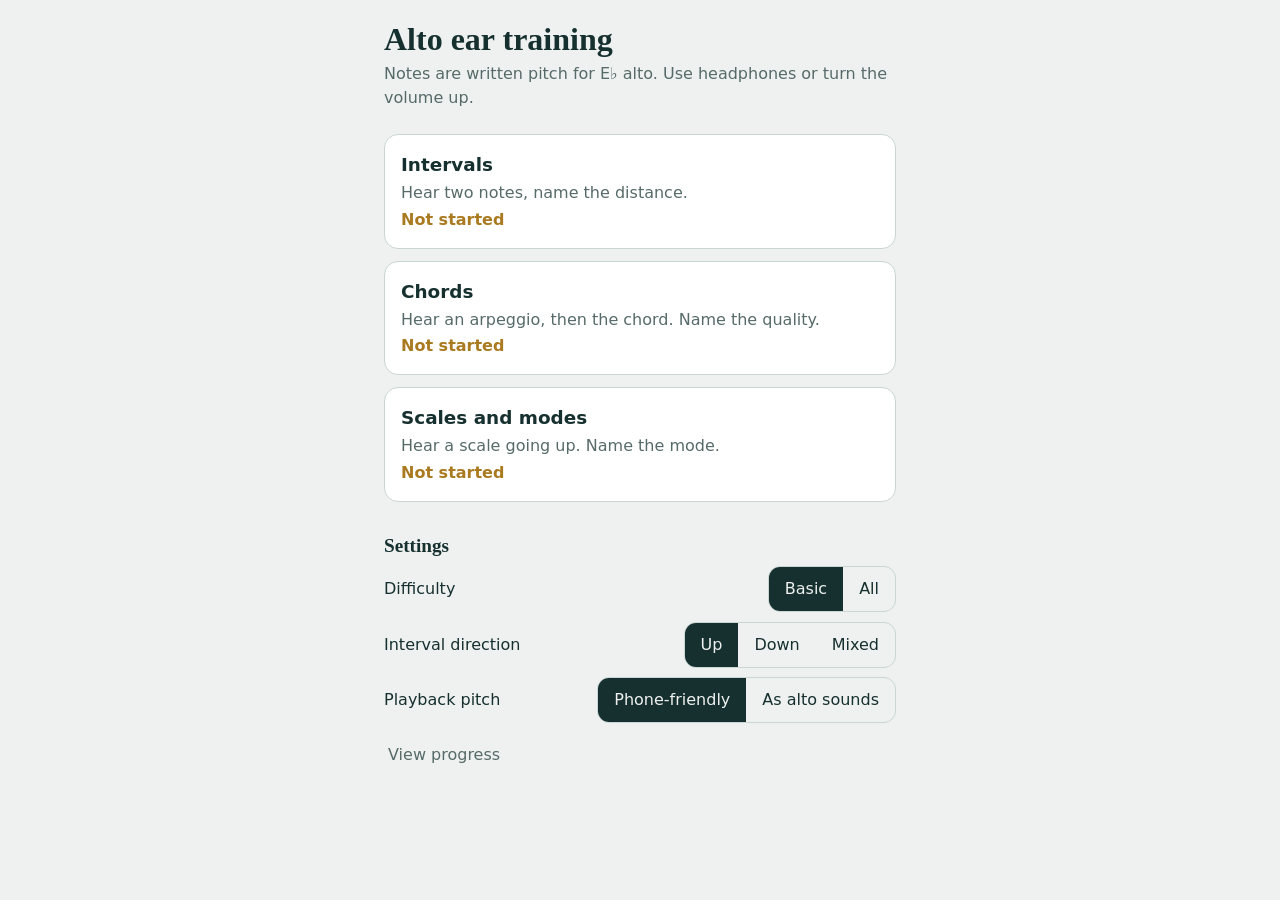
==== ear-training/index.html @ a3f84454 "feat: ear training" ====
<!doctype html>
<html lang="en">
<head>
<meta charset="utf-8">
<meta name="viewport" content="width=device-width, initial-scale=1, viewport-fit=cover">
<title>Alto Ear Training</title>
<link rel="manifest" href="manifest.webmanifest">
<link rel="apple-touch-icon" href="icon-192.png">
<meta name="theme-color" content="#1f3b3a">
<meta name="mobile-web-app-capable" content="yes">
<meta name="apple-mobile-web-app-capable" content="yes">
<meta name="apple-mobile-web-app-title" content="Ear Training">
<style>
:root{--bg:#eef1ef;--ink:#16302f;--mute:#566b69;--line:#c9d6d2;--card:#fff;--brass:#a97a1f;--on-brass:#fff;--ok:#2b7a54;--bad:#b3402f;color-scheme:light}
@media (prefers-color-scheme:dark){:root{--bg:#101c1b;--ink:#e6efec;--mute:#93a9a5;--line:#294341;--card:#172928;--brass:#d6a54a;--on-brass:#1a1405;--ok:#5cc08c;--bad:#ef8a76;color-scheme:dark}}
*{box-sizing:border-box}
html,body{margin:0;background:var(--bg);color:var(--ink);font:16px/1.5 system-ui,-apple-system,"Segoe UI",Roboto,sans-serif}
body{padding:env(safe-area-inset-top) env(safe-area-inset-right) env(safe-area-inset-bottom) env(safe-area-inset-left)}
main{max-width:34rem;margin:0 auto;padding:1.25rem 1rem 3rem}
h1,h2{font-family:"Iowan Old Style","Palatino Linotype",Palatino,Georgia,serif;font-weight:600;line-height:1.2;margin:0}
h1{font-size:2rem}h2{font-size:1.2rem;margin:2rem 0 .5rem}
.sub{color:var(--mute);margin:.25rem 0 1.5rem}
button{font:inherit;color:inherit;cursor:pointer;min-height:48px;border-radius:12px;border:1.5px solid var(--line);background:transparent;padding:.5rem 1rem}
button:focus-visible{outline:3px solid var(--brass);outline-offset:2px}
.drills{display:grid;gap:.75rem}
.drill{display:grid;gap:.15rem;text-align:left;padding:1rem;border-radius:14px;background:var(--card);border-color:var(--line)}
.drill strong{font-size:1.15rem}.drill span{color:var(--mute)}.drill em{font-style:normal;color:var(--brass);font-weight:600}
.row{display:flex;justify-content:space-between;align-items:center;gap:.75rem;margin:.6rem 0;flex-wrap:wrap}
.seg{display:flex;border:1.5px solid var(--line);border-radius:12px;overflow:hidden}
.seg button{border:0;border-radius:0;min-height:44px}
.seg button[aria-pressed=true]{background:var(--ink);color:var(--bg)}
.link{border:0;padding:.5rem .25rem;color:var(--mute);min-height:44px}
.bar{display:flex;justify-content:space-between;align-items:center;color:var(--mute)}
.play{display:block;margin:1.5rem auto 1rem;width:7.5rem;height:7.5rem;border-radius:50%;border:0;background:var(--brass);color:var(--on-brass);font-size:2.6rem;padding:0 0 0 .4rem;box-shadow:0 0 0 8px color-mix(in srgb,var(--brass) 22%,transparent)}
.play:active{transform:scale(.96)}
.prompt{text-align:center;color:var(--mute);margin:0 0 1rem}
.grid{display:grid;grid-template-columns:1fr 1fr;gap:.6rem}
.ans{background:var(--card);font-weight:500}
.ans.ok{background:var(--ok);border-color:var(--ok);color:#fff}
.ans.bad{background:var(--bad);border-color:var(--bad);color:#fff}
.fb{min-height:3.5rem;margin:1rem 0 .5rem;text-align:center}
.fb b{font-family:Georgia,serif;font-size:1.15rem}
.fb small{display:block;color:var(--mute)}
.next{width:100%;background:var(--ink);color:var(--bg);border-color:var(--ink);font-weight:600}
.stat{display:grid;grid-template-columns:8.5rem 1fr 3.5rem;gap:.6rem;align-items:center;margin:.35rem 0;font-size:.95rem}
.meter{height:.6rem;border-radius:.3rem;background:var(--line);overflow:hidden}
.meter i{display:block;height:100%;background:var(--brass)}
.stat span:last-child{text-align:right;color:var(--mute)}
@media (prefers-reduced-motion:reduce){*{transition:none!important}}
</style>
</head>
<body>
<main id="app"></main>
<script>
const NAMES=['C','D♭','D','E♭','E','F','F♯','G','A♭','A','B♭','B'];
const LO=58,HI=90,OFF=9; // written alto range B♭3–F♯6; sounds a major 6th lower
const nm=m=>NAMES[((m%12)+12)%12]+(Math.floor(m/12)-1);

const DR={
 intervals:{title:'Intervals',hint:'Hear two notes, name the distance.',q:'What interval did you hear?',items:[
  {id:'m2',l:'Minor 2nd',o:[0,1]},{id:'M2',l:'Major 2nd',o:[0,2]},{id:'m3',l:'Minor 3rd',o:[0,3],b:1},{id:'M3',l:'Major 3rd',o:[0,4],b:1},
  {id:'P4',l:'Perfect 4th',o:[0,5],b:1},{id:'TT',l:'Tritone',o:[0,6]},{id:'P5',l:'Perfect 5th',o:[0,7],b:1},{id:'m6',l:'Minor 6th',o:[0,8]},
  {id:'M6',l:'Major 6th',o:[0,9]},{id:'m7',l:'Minor 7th',o:[0,10]},{id:'M7',l:'Major 7th',o:[0,11]},{id:'P8',l:'Octave',o:[0,12],b:1}]},
 chords:{title:'Chords',hint:'Hear an arpeggio, then the chord. Name the quality.',q:'What chord quality is this?',items:[
  {id:'maj',l:'Major',o:[0,4,7],b:1},{id:'min',l:'Minor',o:[0,3,7],b:1},{id:'dim',l:'Diminished',o:[0,3,6],b:1},{id:'aug',l:'Augmented',o:[0,4,8],b:1},
  {id:'dom7',l:'Dominant 7th',o:[0,4,7,10]},{id:'maj7',l:'Major 7th',o:[0,4,7,11]},{id:'min7',l:'Minor 7th',o:[0,3,7,10]},{id:'hdim',l:'Half-diminished',o:[0,3,6,10]}]},
 scales:{title:'Scales and modes',hint:'Hear a scale going up. Name the mode.',q:'Which scale is this?',items:[
  {id:'ion',l:'Major',o:[0,2,4,5,7,9,11,12],b:1},{id:'aeo',l:'Natural minor',o:[0,2,3,5,7,8,10,12],b:1},
  {id:'dor',l:'Dorian',o:[0,2,3,5,7,9,10,12],b:1},{id:'mix',l:'Mixolydian',o:[0,2,4,5,7,9,10,12],b:1},
  {id:'lyd',l:'Lydian',o:[0,2,4,6,7,9,11,12]},{id:'phr',l:'Phrygian',o:[0,1,3,5,7,8,10,12]},
  {id:'hm',l:'Harmonic minor',o:[0,2,3,5,7,8,11,12]},{id:'mm',l:'Melodic minor',o:[0,2,3,5,7,9,11,12]}]}
};

const load=(k,d)=>{try{return Object.assign(d,JSON.parse(localStorage.getItem(k))||{})}catch(e){return d}};
const save=(k,v)=>{try{localStorage.setItem(k,JSON.stringify(v))}catch(e){}};
let S=load('alto-settings',{level:'basic',dir:'up',oct:12});
let ST=load('alto-stats',{});
let view='home',drill=null,Q=null,sess={c:0,n:0};

/* ---------- sound ---------- */
let ctx,master;
function voice(m,t,d,v){
 const f=440*2**((m-69)/12),g=ctx.createGain(),lp=ctx.createBiquadFilter();
 lp.type='lowpass';lp.Q.value=1.5;
 lp.frequency.setValueAtTime(f*2,t);lp.frequency.linearRampToValueAtTime(f*5,t+.07);lp.frequency.linearRampToValueAtTime(f*3,t+d);
 g.gain.setValueAtTime(.0001,t);g.gain.linearRampToValueAtTime(v,t+.04);g.gain.setValueAtTime(v,t+d-.12);g.gain.linearRampToValueAtTime(.0001,t+d);
 lp.connect(g);g.connect(master);
 const lfo=ctx.createOscillator(),lg=ctx.createGain();lfo.frequency.value=5.2;lg.gain.value=7;lfo.connect(lg);
 [['sawtooth',0,1],['square',5,.35]].forEach(([ty,dt,a])=>{
  const o=ctx.createOscillator(),og=ctx.createGain();o.type=ty;o.frequency.value=f;o.detune.value=dt;og.gain.value=a;
  lg.connect(o.detune);o.connect(og);og.connect(lp);o.start(t);o.stop(t+d+.05)});
 lfo.start(t);lfo.stop(t+d+.05);
}
function play(ev){
 ctx=ctx||new (window.AudioContext||window.webkitAudioContext)();
 if(ctx.state==='suspended')ctx.resume();
 if(master){const old=master;old.gain.setTargetAtTime(0,ctx.currentTime,.03);setTimeout(()=>old.disconnect(),400)}
 master=ctx.createGain();master.gain.value=.5;master.connect(ctx.destination);
 const t0=ctx.currentTime+.05;
 ev.forEach(e=>e.n.forEach(m=>voice(m-OFF+S.oct,t0+e.t,e.d,e.n.length>1?.28:.6)));
}

/* ---------- questions ---------- */
const pool=d=>DR[d].items.filter(i=>S.level==='all'||i.b);
function choose(d){
 const p=pool(d),w=p.map(i=>{const s=ST[d+':'+i.id];return s&&s.n?1+4*(s.n-s.c)/s.n:2});
 let r=Math.random()*w.reduce((a,b)=>a+b,0);
 for(let k=0;k<p.length;k++){r-=w[k];if(r<=0)return p[k]}
 return p[p.length-1];
}
function make(d){
 const it=choose(d);let off=it.o.slice();
 if(d==='intervals'){const dir=S.dir==='mixed'?(Math.random()<.5?'up':'down'):S.dir;if(dir==='down')off=off.map(x=>-x)}
 const lo=Math.min(...off),hi=Math.max(...off),min=LO-lo,max=HI-hi;
 const root=min+Math.floor(Math.random()*(max-min+1)),notes=off.map(x=>root+x);
 let ev;
 if(d==='intervals')ev=notes.map((m,i)=>({n:[m],t:i*.8,d:.7}));
 else if(d==='scales')ev=notes.map((m,i)=>({n:[m],t:i*.4,d:.42}));
 else ev=[...notes.map((m,i)=>({n:[m],t:i*.45,d:.42})),{n:notes,t:notes.length*.45+.3,d:1.6}];
 return{it,root,ev,done:false,pick:null};
}
function answer(id){
 if(!Q||Q.done)return;
 Q.done=true;Q.pick=id;const ok=id===Q.it.id,k=drill+':'+Q.it.id;
 const s=ST[k]||(ST[k]={c:0,n:0});s.n++;if(ok)s.c++;save('alto-stats',ST);
 sess.n++;if(ok)sess.c++;render();
}
function next(){Q=make(drill);view='drill';render();play(Q.ev)}

/* ---------- screens ---------- */
const acc=d=>{let c=0,n=0;DR[d].items.forEach(i=>{const s=ST[d+':'+i.id];if(s){c+=s.c;n+=s.n}});return{c,n}};
const seg=(k,opts)=>`<div class="seg" role="group">${opts.map(([v,l])=>`<button data-act="set" data-k="${k}" data-v="${v}" aria-pressed="${String(S[k])===String(v)}">${l}</button>`).join('')}</div>`;

function render(){
 const el=document.getElementById('app');let h='';
 if(view==='home'){
  h=`<h1>Alto ear training</h1><p class="sub">Notes are written pitch for E♭ alto. Use headphones or turn the volume up.</p>
  <div class="drills">${Object.entries(DR).map(([k,D])=>{const a=acc(k);return`<button class="drill" data-act="start" data-d="${k}"><strong>${D.title}</strong><span>${D.hint}</span><em>${a.n?Math.round(100*a.c/a.n)+'% correct over '+a.n+' answers':'Not started'}</em></button>`}).join('')}</div>
  <h2>Settings</h2>
  <div class="row"><span>Difficulty</span>${seg('level',[['basic','Basic'],['all','All']])}</div>
  <div class="row"><span>Interval direction</span>${seg('dir',[['up','Up'],['down','Down'],['mixed','Mixed']])}</div>
  <div class="row"><span>Playback pitch</span>${seg('oct',[[12,'Phone-friendly'],[0,'As alto sounds']])}</div>
  <button class="link" data-act="stats">View progress</button>`;
 }else if(view==='stats'){
  h=`<div class="bar"><button class="link" data-act="home">‹ Back</button></div><h1>Progress</h1>`;
  for(const[k,D]of Object.entries(DR)){h+=`<h2>${D.title}</h2>`+D.items.map(i=>{const s=ST[k+':'+i.id],p=s&&s.n?Math.round(100*s.c/s.n):0;
   return`<div class="stat"><span>${i.l}</span><div class="meter"><i style="width:${p}%"></i></div><span>${s&&s.n?p+'%':'–'}</span></div>`}).join('')}
  h+=`<p><button class="link" data-act="reset">Reset progress</button></p>`;
 }else{
  const D=DR[drill],p=pool(drill);
  h=`<div class="bar"><button class="link" data-act="home">‹ Back</button><span>${sess.c} of ${sess.n} correct</span></div>
  <button class="play" data-act="replay" aria-label="Play again">▶</button><p class="prompt">${D.q}</p>
  <div class="grid">${p.map(i=>`<button class="ans ${Q.done?(i.id===Q.it.id?'ok':i.id===Q.pick?'bad':''):''}" data-act="ans" data-id="${i.id}">${i.l}</button>`).join('')}</div>
  <div class="fb" aria-live="polite">${Q.done?`<b>${Q.pick===Q.it.id?'Correct':'That was '+Q.it.l}</b><small>Starting note: written ${nm(Q.root)}, concert ${nm(Q.root-OFF)}</small>`:''}</div>
  ${Q.done?'<button class="next" data-act="next">Next</button>':''}`;
 }
 el.innerHTML=h;
}

document.getElementById('app').addEventListener('click',e=>{
 const b=e.target.closest('button');if(!b)return;const d=b.dataset;
 if(d.act==='start'){drill=d.d;sess={c:0,n:0};next()}
 else if(d.act==='ans')answer(d.id);
 else if(d.act==='next')next();
 else if(d.act==='replay'){if(Q)play(Q.ev)}
 else if(d.act==='home'){view='home';render()}
 else if(d.act==='stats'){view='stats';render()}
 else if(d.act==='set'){S[d.k]=d.k==='oct'?+d.v:d.v;save('alto-settings',S);render()}
 else if(d.act==='reset'){if(confirm('Clear all progress on this device?')){ST={};save('alto-stats',ST);render()}}
});

render();
if('serviceWorker'in navigator)addEventListener('load',()=>navigator.serviceWorker.register('sw.js').catch(()=>{}));
</script>
</body>
</html>
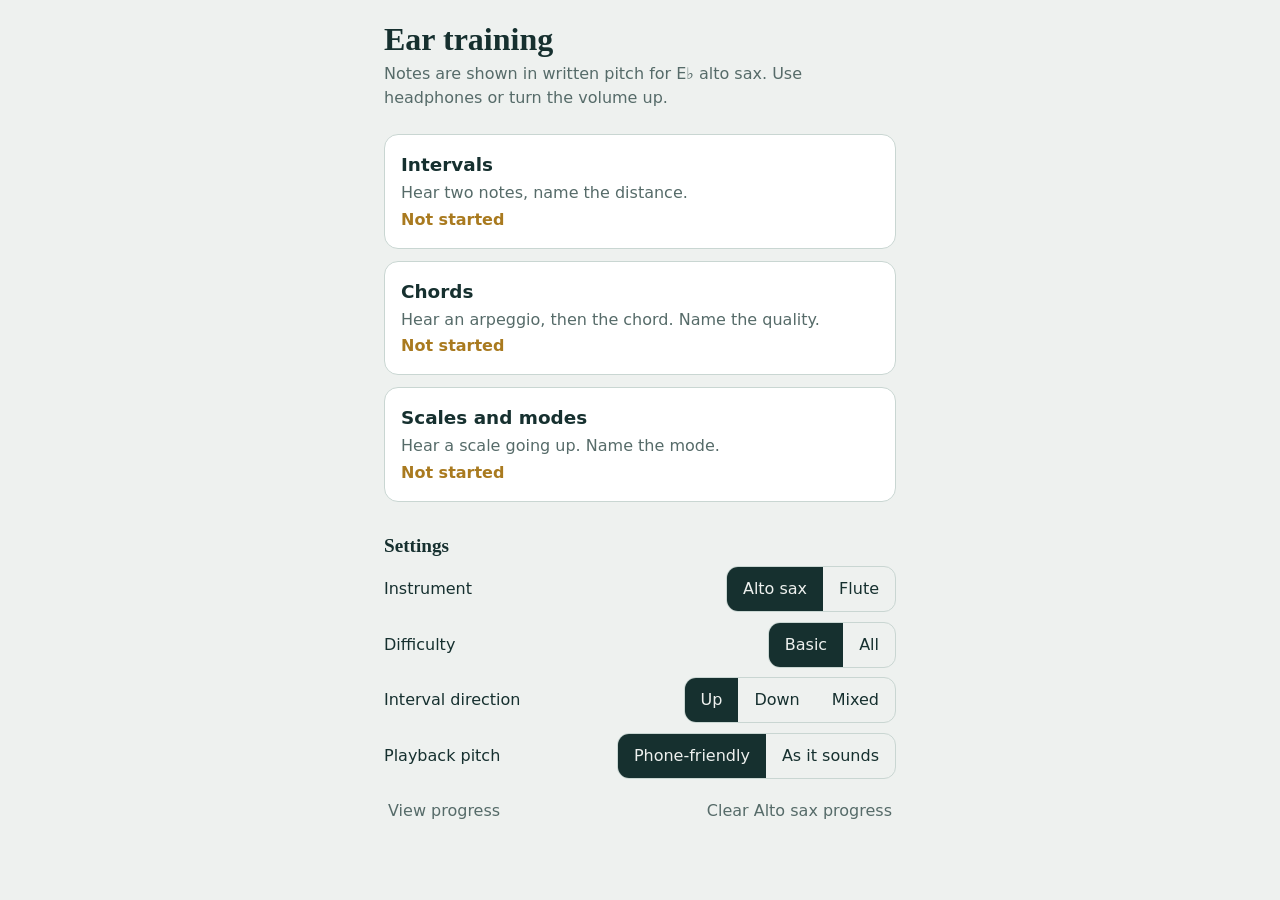
==== commit 64877f22: "chore: add flute" ====
--- a/ear-training/index.html
+++ b/ear-training/index.html
@@ -3,174 +3,20 @@
 <head>
 <meta charset="utf-8">
 <meta name="viewport" content="width=device-width, initial-scale=1, viewport-fit=cover">
-<title>Alto Ear Training</title>
+<title>Ear Training</title>
 <link rel="manifest" href="manifest.webmanifest">
 <link rel="apple-touch-icon" href="icon-192.png">
 <meta name="theme-color" content="#1f3b3a">
 <meta name="mobile-web-app-capable" content="yes">
 <meta name="apple-mobile-web-app-capable" content="yes">
 <meta name="apple-mobile-web-app-title" content="Ear Training">
-<style>
-:root{--bg:#eef1ef;--ink:#16302f;--mute:#566b69;--line:#c9d6d2;--card:#fff;--brass:#a97a1f;--on-brass:#fff;--ok:#2b7a54;--bad:#b3402f;color-scheme:light}
-@media (prefers-color-scheme:dark){:root{--bg:#101c1b;--ink:#e6efec;--mute:#93a9a5;--line:#294341;--card:#172928;--brass:#d6a54a;--on-brass:#1a1405;--ok:#5cc08c;--bad:#ef8a76;color-scheme:dark}}
-*{box-sizing:border-box}
-html,body{margin:0;background:var(--bg);color:var(--ink);font:16px/1.5 system-ui,-apple-system,"Segoe UI",Roboto,sans-serif}
-body{padding:env(safe-area-inset-top) env(safe-area-inset-right) env(safe-area-inset-bottom) env(safe-area-inset-left)}
-main{max-width:34rem;margin:0 auto;padding:1.25rem 1rem 3rem}
-h1,h2{font-family:"Iowan Old Style","Palatino Linotype",Palatino,Georgia,serif;font-weight:600;line-height:1.2;margin:0}
-h1{font-size:2rem}h2{font-size:1.2rem;margin:2rem 0 .5rem}
-.sub{color:var(--mute);margin:.25rem 0 1.5rem}
-button{font:inherit;color:inherit;cursor:pointer;min-height:48px;border-radius:12px;border:1.5px solid var(--line);background:transparent;padding:.5rem 1rem}
-button:focus-visible{outline:3px solid var(--brass);outline-offset:2px}
-.drills{display:grid;gap:.75rem}
-.drill{display:grid;gap:.15rem;text-align:left;padding:1rem;border-radius:14px;background:var(--card);border-color:var(--line)}
-.drill strong{font-size:1.15rem}.drill span{color:var(--mute)}.drill em{font-style:normal;color:var(--brass);font-weight:600}
-.row{display:flex;justify-content:space-between;align-items:center;gap:.75rem;margin:.6rem 0;flex-wrap:wrap}
-.seg{display:flex;border:1.5px solid var(--line);border-radius:12px;overflow:hidden}
-.seg button{border:0;border-radius:0;min-height:44px}
-.seg button[aria-pressed=true]{background:var(--ink);color:var(--bg)}
-.link{border:0;padding:.5rem .25rem;color:var(--mute);min-height:44px}
-.bar{display:flex;justify-content:space-between;align-items:center;color:var(--mute)}
-.play{display:block;margin:1.5rem auto 1rem;width:7.5rem;height:7.5rem;border-radius:50%;border:0;background:var(--brass);color:var(--on-brass);font-size:2.6rem;padding:0 0 0 .4rem;box-shadow:0 0 0 8px color-mix(in srgb,var(--brass) 22%,transparent)}
-.play:active{transform:scale(.96)}
-.prompt{text-align:center;color:var(--mute);margin:0 0 1rem}
-.grid{display:grid;grid-template-columns:1fr 1fr;gap:.6rem}
-.ans{background:var(--card);font-weight:500}
-.ans.ok{background:var(--ok);border-color:var(--ok);color:#fff}
-.ans.bad{background:var(--bad);border-color:var(--bad);color:#fff}
-.fb{min-height:3.5rem;margin:1rem 0 .5rem;text-align:center}
-.fb b{font-family:Georgia,serif;font-size:1.15rem}
-.fb small{display:block;color:var(--mute)}
-.next{width:100%;background:var(--ink);color:var(--bg);border-color:var(--ink);font-weight:600}
-.stat{display:grid;grid-template-columns:8.5rem 1fr 3.5rem;gap:.6rem;align-items:center;margin:.35rem 0;font-size:.95rem}
-.meter{height:.6rem;border-radius:.3rem;background:var(--line);overflow:hidden}
-.meter i{display:block;height:100%;background:var(--brass)}
-.stat span:last-child{text-align:right;color:var(--mute)}
-@media (prefers-reduced-motion:reduce){*{transition:none!important}}
-</style>
+<link rel="stylesheet" href="app.css">
 </head>
 <body>
 <main id="app"></main>
-<script>
-const NAMES=['C','D♭','D','E♭','E','F','F♯','G','A♭','A','B♭','B'];
-const LO=58,HI=90,OFF=9; // written alto range B♭3–F♯6; sounds a major 6th lower
-const nm=m=>NAMES[((m%12)+12)%12]+(Math.floor(m/12)-1);
-
-const DR={
- intervals:{title:'Intervals',hint:'Hear two notes, name the distance.',q:'What interval did you hear?',items:[
-  {id:'m2',l:'Minor 2nd',o:[0,1]},{id:'M2',l:'Major 2nd',o:[0,2]},{id:'m3',l:'Minor 3rd',o:[0,3],b:1},{id:'M3',l:'Major 3rd',o:[0,4],b:1},
-  {id:'P4',l:'Perfect 4th',o:[0,5],b:1},{id:'TT',l:'Tritone',o:[0,6]},{id:'P5',l:'Perfect 5th',o:[0,7],b:1},{id:'m6',l:'Minor 6th',o:[0,8]},
-  {id:'M6',l:'Major 6th',o:[0,9]},{id:'m7',l:'Minor 7th',o:[0,10]},{id:'M7',l:'Major 7th',o:[0,11]},{id:'P8',l:'Octave',o:[0,12],b:1}]},
- chords:{title:'Chords',hint:'Hear an arpeggio, then the chord. Name the quality.',q:'What chord quality is this?',items:[
-  {id:'maj',l:'Major',o:[0,4,7],b:1},{id:'min',l:'Minor',o:[0,3,7],b:1},{id:'dim',l:'Diminished',o:[0,3,6],b:1},{id:'aug',l:'Augmented',o:[0,4,8],b:1},
-  {id:'dom7',l:'Dominant 7th',o:[0,4,7,10]},{id:'maj7',l:'Major 7th',o:[0,4,7,11]},{id:'min7',l:'Minor 7th',o:[0,3,7,10]},{id:'hdim',l:'Half-diminished',o:[0,3,6,10]}]},
- scales:{title:'Scales and modes',hint:'Hear a scale going up. Name the mode.',q:'Which scale is this?',items:[
-  {id:'ion',l:'Major',o:[0,2,4,5,7,9,11,12],b:1},{id:'aeo',l:'Natural minor',o:[0,2,3,5,7,8,10,12],b:1},
-  {id:'dor',l:'Dorian',o:[0,2,3,5,7,9,10,12],b:1},{id:'mix',l:'Mixolydian',o:[0,2,4,5,7,9,10,12],b:1},
-  {id:'lyd',l:'Lydian',o:[0,2,4,6,7,9,11,12]},{id:'phr',l:'Phrygian',o:[0,1,3,5,7,8,10,12]},
-  {id:'hm',l:'Harmonic minor',o:[0,2,3,5,7,8,11,12]},{id:'mm',l:'Melodic minor',o:[0,2,3,5,7,9,11,12]}]}
-};
-
-const load=(k,d)=>{try{return Object.assign(d,JSON.parse(localStorage.getItem(k))||{})}catch(e){return d}};
-const save=(k,v)=>{try{localStorage.setItem(k,JSON.stringify(v))}catch(e){}};
-let S=load('alto-settings',{level:'basic',dir:'up',oct:12});
-let ST=load('alto-stats',{});
-let view='home',drill=null,Q=null,sess={c:0,n:0};
-
-/* ---------- sound ---------- */
-let ctx,master;
-function voice(m,t,d,v){
- const f=440*2**((m-69)/12),g=ctx.createGain(),lp=ctx.createBiquadFilter();
- lp.type='lowpass';lp.Q.value=1.5;
- lp.frequency.setValueAtTime(f*2,t);lp.frequency.linearRampToValueAtTime(f*5,t+.07);lp.frequency.linearRampToValueAtTime(f*3,t+d);
- g.gain.setValueAtTime(.0001,t);g.gain.linearRampToValueAtTime(v,t+.04);g.gain.setValueAtTime(v,t+d-.12);g.gain.linearRampToValueAtTime(.0001,t+d);
- lp.connect(g);g.connect(master);
- const lfo=ctx.createOscillator(),lg=ctx.createGain();lfo.frequency.value=5.2;lg.gain.value=7;lfo.connect(lg);
- [['sawtooth',0,1],['square',5,.35]].forEach(([ty,dt,a])=>{
-  const o=ctx.createOscillator(),og=ctx.createGain();o.type=ty;o.frequency.value=f;o.detune.value=dt;og.gain.value=a;
-  lg.connect(o.detune);o.connect(og);og.connect(lp);o.start(t);o.stop(t+d+.05)});
- lfo.start(t);lfo.stop(t+d+.05);
-}
-function play(ev){
- ctx=ctx||new (window.AudioContext||window.webkitAudioContext)();
- if(ctx.state==='suspended')ctx.resume();
- if(master){const old=master;old.gain.setTargetAtTime(0,ctx.currentTime,.03);setTimeout(()=>old.disconnect(),400)}
- master=ctx.createGain();master.gain.value=.5;master.connect(ctx.destination);
- const t0=ctx.currentTime+.05;
- ev.forEach(e=>e.n.forEach(m=>voice(m-OFF+S.oct,t0+e.t,e.d,e.n.length>1?.28:.6)));
-}
-
-/* ---------- questions ---------- */
-const pool=d=>DR[d].items.filter(i=>S.level==='all'||i.b);
-function choose(d){
- const p=pool(d),w=p.map(i=>{const s=ST[d+':'+i.id];return s&&s.n?1+4*(s.n-s.c)/s.n:2});
- let r=Math.random()*w.reduce((a,b)=>a+b,0);
- for(let k=0;k<p.length;k++){r-=w[k];if(r<=0)return p[k]}
- return p[p.length-1];
-}
-function make(d){
- const it=choose(d);let off=it.o.slice();
- if(d==='intervals'){const dir=S.dir==='mixed'?(Math.random()<.5?'up':'down'):S.dir;if(dir==='down')off=off.map(x=>-x)}
- const lo=Math.min(...off),hi=Math.max(...off),min=LO-lo,max=HI-hi;
- const root=min+Math.floor(Math.random()*(max-min+1)),notes=off.map(x=>root+x);
- let ev;
- if(d==='intervals')ev=notes.map((m,i)=>({n:[m],t:i*.8,d:.7}));
- else if(d==='scales')ev=notes.map((m,i)=>({n:[m],t:i*.4,d:.42}));
- else ev=[...notes.map((m,i)=>({n:[m],t:i*.45,d:.42})),{n:notes,t:notes.length*.45+.3,d:1.6}];
- return{it,root,ev,done:false,pick:null};
-}
-function answer(id){
- if(!Q||Q.done)return;
- Q.done=true;Q.pick=id;const ok=id===Q.it.id,k=drill+':'+Q.it.id;
- const s=ST[k]||(ST[k]={c:0,n:0});s.n++;if(ok)s.c++;save('alto-stats',ST);
- sess.n++;if(ok)sess.c++;render();
-}
-function next(){Q=make(drill);view='drill';render();play(Q.ev)}
-
-/* ---------- screens ---------- */
-const acc=d=>{let c=0,n=0;DR[d].items.forEach(i=>{const s=ST[d+':'+i.id];if(s){c+=s.c;n+=s.n}});return{c,n}};
-const seg=(k,opts)=>`<div class="seg" role="group">${opts.map(([v,l])=>`<button data-act="set" data-k="${k}" data-v="${v}" aria-pressed="${String(S[k])===String(v)}">${l}</button>`).join('')}</div>`;
-
-function render(){
- const el=document.getElementById('app');let h='';
- if(view==='home'){
-  h=`<h1>Alto ear training</h1><p class="sub">Notes are written pitch for E♭ alto. Use headphones or turn the volume up.</p>
-  <div class="drills">${Object.entries(DR).map(([k,D])=>{const a=acc(k);return`<button class="drill" data-act="start" data-d="${k}"><strong>${D.title}</strong><span>${D.hint}</span><em>${a.n?Math.round(100*a.c/a.n)+'% correct over '+a.n+' answers':'Not started'}</em></button>`}).join('')}</div>
-  <h2>Settings</h2>
-  <div class="row"><span>Difficulty</span>${seg('level',[['basic','Basic'],['all','All']])}</div>
-  <div class="row"><span>Interval direction</span>${seg('dir',[['up','Up'],['down','Down'],['mixed','Mixed']])}</div>
-  <div class="row"><span>Playback pitch</span>${seg('oct',[[12,'Phone-friendly'],[0,'As alto sounds']])}</div>
-  <button class="link" data-act="stats">View progress</button>`;
- }else if(view==='stats'){
-  h=`<div class="bar"><button class="link" data-act="home">‹ Back</button></div><h1>Progress</h1>`;
-  for(const[k,D]of Object.entries(DR)){h+=`<h2>${D.title}</h2>`+D.items.map(i=>{const s=ST[k+':'+i.id],p=s&&s.n?Math.round(100*s.c/s.n):0;
-   return`<div class="stat"><span>${i.l}</span><div class="meter"><i style="width:${p}%"></i></div><span>${s&&s.n?p+'%':'–'}</span></div>`}).join('')}
-  h+=`<p><button class="link" data-act="reset">Reset progress</button></p>`;
- }else{
-  const D=DR[drill],p=pool(drill);
-  h=`<div class="bar"><button class="link" data-act="home">‹ Back</button><span>${sess.c} of ${sess.n} correct</span></div>
-  <button class="play" data-act="replay" aria-label="Play again">▶</button><p class="prompt">${D.q}</p>
-  <div class="grid">${p.map(i=>`<button class="ans ${Q.done?(i.id===Q.it.id?'ok':i.id===Q.pick?'bad':''):''}" data-act="ans" data-id="${i.id}">${i.l}</button>`).join('')}</div>
-  <div class="fb" aria-live="polite">${Q.done?`<b>${Q.pick===Q.it.id?'Correct':'That was '+Q.it.l}</b><small>Starting note: written ${nm(Q.root)}, concert ${nm(Q.root-OFF)}</small>`:''}</div>
-  ${Q.done?'<button class="next" data-act="next">Next</button>':''}`;
- }
- el.innerHTML=h;
-}
-
-document.getElementById('app').addEventListener('click',e=>{
- const b=e.target.closest('button');if(!b)return;const d=b.dataset;
- if(d.act==='start'){drill=d.d;sess={c:0,n:0};next()}
- else if(d.act==='ans')answer(d.id);
- else if(d.act==='next')next();
- else if(d.act==='replay'){if(Q)play(Q.ev)}
- else if(d.act==='home'){view='home';render()}
- else if(d.act==='stats'){view='stats';render()}
- else if(d.act==='set'){S[d.k]=d.k==='oct'?+d.v:d.v;save('alto-settings',S);render()}
- else if(d.act==='reset'){if(confirm('Clear all progress on this device?')){ST={};save('alto-stats',ST);render()}}
-});
-
-render();
-if('serviceWorker'in navigator)addEventListener('load',()=>navigator.serviceWorker.register('sw.js').catch(()=>{}));
-</script>
+<script src="instruments.js"></script>
+<script src="audio.js"></script>
+<script src="drills.js"></script>
+<script src="app.js"></script>
 </body>
 </html>
--- a/ear-training/app.css
+++ b/ear-training/app.css
@@ -0,0 +1,37 @@
+:root{--bg:#eef1ef;--ink:#16302f;--mute:#566b69;--line:#c9d6d2;--card:#fff;--brass:#a97a1f;--on-brass:#fff;--ok:#2b7a54;--bad:#b3402f;color-scheme:light}
+@media (prefers-color-scheme:dark){:root{--bg:#101c1b;--ink:#e6efec;--mute:#93a9a5;--line:#294341;--card:#172928;--brass:#d6a54a;--on-brass:#1a1405;--ok:#5cc08c;--bad:#ef8a76;color-scheme:dark}}
+*{box-sizing:border-box}
+html,body{margin:0;background:var(--bg);color:var(--ink);font:16px/1.5 system-ui,-apple-system,"Segoe UI",Roboto,sans-serif}
+body{padding:env(safe-area-inset-top) env(safe-area-inset-right) env(safe-area-inset-bottom) env(safe-area-inset-left)}
+main{max-width:34rem;margin:0 auto;padding:1.25rem 1rem 3rem}
+h1,h2{font-family:"Iowan Old Style","Palatino Linotype",Palatino,Georgia,serif;font-weight:600;line-height:1.2;margin:0}
+h1{font-size:2rem}h2{font-size:1.2rem;margin:2rem 0 .5rem}
+.sub{color:var(--mute);margin:.25rem 0 1.5rem}
+button{font:inherit;color:inherit;cursor:pointer;min-height:48px;border-radius:12px;border:1.5px solid var(--line);background:transparent;padding:.5rem 1rem}
+a:focus-visible,button:focus-visible{outline:3px solid var(--brass);outline-offset:2px}
+.drills{display:grid;gap:.75rem}
+.drill{display:grid;gap:.15rem;text-align:left;padding:1rem;border-radius:14px;background:var(--card);border:1.5px solid var(--line);color:inherit;text-decoration:none}
+.drill strong{font-size:1.15rem}.drill span{color:var(--mute)}.drill em{font-style:normal;color:var(--brass);font-weight:600}
+.row{display:flex;justify-content:space-between;align-items:center;gap:.75rem;margin:.6rem 0;flex-wrap:wrap}
+.seg{display:flex;border:1.5px solid var(--line);border-radius:12px;overflow:hidden}
+.seg button{border:0;border-radius:0;min-height:44px}
+.seg button[aria-pressed=true]{background:var(--ink);color:var(--bg)}
+.link{border:0;padding:.5rem .25rem;color:var(--mute);min-height:44px;display:inline-flex;align-items:center;text-decoration:none}
+.bar{display:flex;justify-content:space-between;align-items:center;color:var(--mute)}
+.play{display:block;margin:1.5rem auto 1rem;width:7.5rem;height:7.5rem;border-radius:50%;border:0;background:var(--brass);color:var(--on-brass);font-size:2.6rem;padding:0 0 0 .4rem;box-shadow:0 0 0 8px color-mix(in srgb,var(--brass) 22%,transparent)}
+.play:active{transform:scale(.96)}
+.prompt{text-align:center;color:var(--mute);margin:0 0 1rem}
+.grid{display:grid;grid-template-columns:1fr 1fr;gap:.6rem}
+.ans{background:var(--card);font-weight:500}
+.ans.wait{opacity:.55}
+.ans.ok{background:var(--ok);border-color:var(--ok);color:#fff}
+.ans.bad{background:var(--bad);border-color:var(--bad);color:#fff}
+.fb{min-height:3.5rem;margin:1rem 0 .5rem;text-align:center}
+.fb b{font-family:Georgia,serif;font-size:1.15rem}
+.fb small{display:block;color:var(--mute)}
+.next{width:100%;background:var(--ink);color:var(--bg);border-color:var(--ink);font-weight:600}
+.stat{display:grid;grid-template-columns:8.5rem 1fr 3.5rem;gap:.6rem;align-items:center;margin:.35rem 0;font-size:.95rem}
+.meter{height:.6rem;border-radius:.3rem;background:var(--line);overflow:hidden}
+.meter i{display:block;height:100%;background:var(--brass)}
+.stat span:last-child{text-align:right;color:var(--mute)}
+@media (prefers-reduced-motion:reduce){*{transition:none!important}}
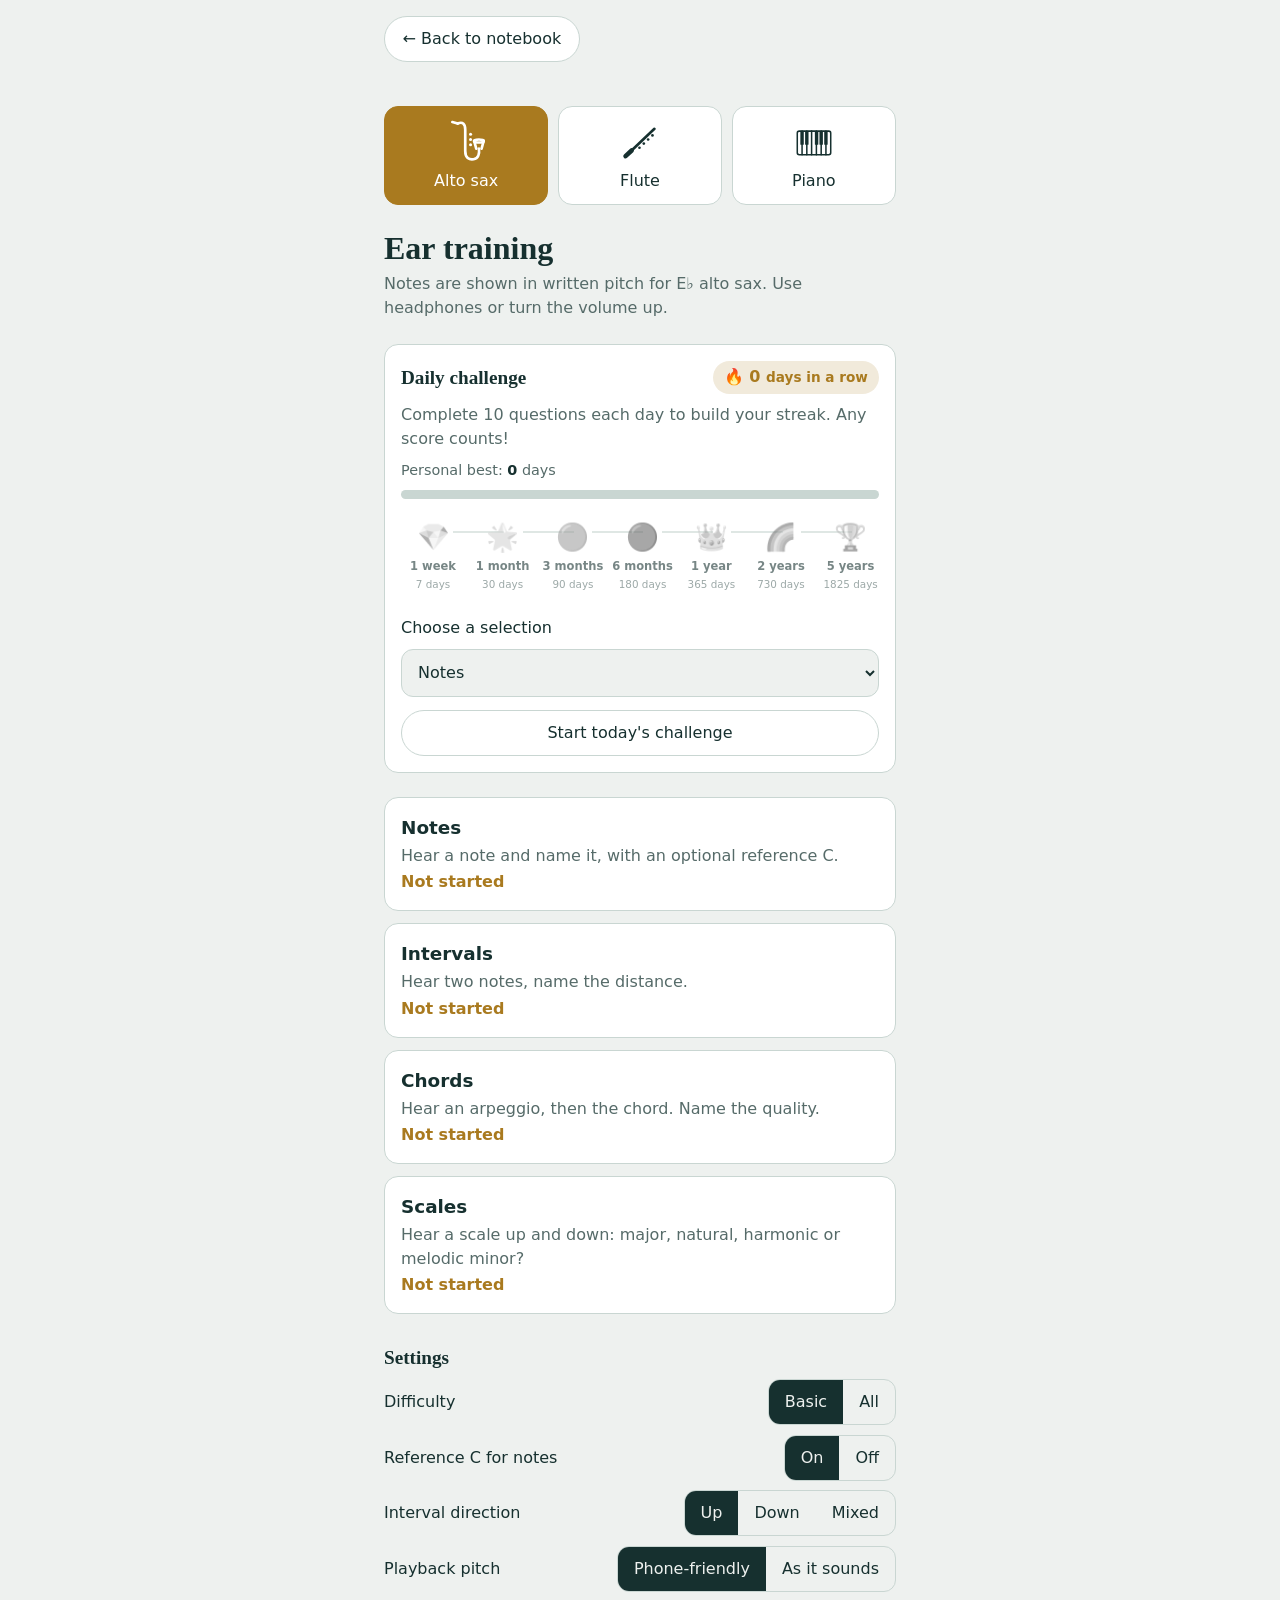
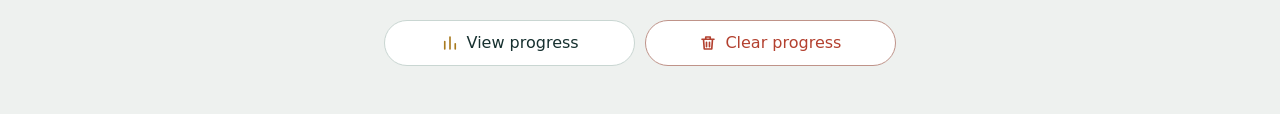
==== commit 7f8ad50c: "Add notebook back links to all pages Co-authored-by: Copilot <223556219+Copilot@users.noreply.github" ====
--- a/ear-training/index.html
+++ b/ear-training/index.html
@@ -13,6 +13,9 @@
 <link rel="stylesheet" href="app.css">
 </head>
 <body>
+<nav class="notebook-nav" aria-label="Notebook navigation">
+  <a class="btn notebook-home" href="../index.html">← Back to notebook</a>
+</nav>
 <main id="app"></main>
 <script src="instruments.js"></script>
 <script src="audio.js"></script>
--- a/ear-training/app.css
+++ b/ear-training/app.css
@@ -4,24 +4,61 @@
 html,body{margin:0;background:var(--bg);color:var(--ink);font:16px/1.5 system-ui,-apple-system,"Segoe UI",Roboto,sans-serif}
 body{padding:env(safe-area-inset-top) env(safe-area-inset-right) env(safe-area-inset-bottom) env(safe-area-inset-left)}
 main{max-width:34rem;margin:0 auto;padding:1.25rem 1rem 3rem}
+.notebook-nav{max-width:34rem;margin:0 auto;padding:1rem 1rem 0}
+.notebook-home{min-height:44px}
 h1,h2{font-family:"Iowan Old Style","Palatino Linotype",Palatino,Georgia,serif;font-weight:600;line-height:1.2;margin:0}
 h1{font-size:2rem}h2{font-size:1.2rem;margin:2rem 0 .5rem}
 .sub{color:var(--mute);margin:.25rem 0 1.5rem}
 button{font:inherit;color:inherit;cursor:pointer;min-height:48px;border-radius:12px;border:1.5px solid var(--line);background:transparent;padding:.5rem 1rem}
 a:focus-visible,button:focus-visible{outline:3px solid var(--brass);outline-offset:2px}
-.drills{display:grid;gap:.75rem}
+.insts{display:grid;grid-template-columns:repeat(3,1fr);gap:.6rem;margin:1.5rem 0}
+.inst{display:grid;justify-items:center;align-content:center;gap:.3rem;padding:.7rem .25rem;min-height:5.75rem;border-radius:14px;background:var(--card);border:1.5px solid var(--line);font-weight:500}
+.inst[aria-pressed=true]{background:var(--brass);border-color:var(--brass);color:var(--on-brass)}
+.who{display:inline-flex;align-items:center;gap:.45rem}.who .ic{color:var(--brass);display:inline-flex}
+.drills{display:grid;gap:.75rem;margin-top:1.5rem}
 .drill{display:grid;gap:.15rem;text-align:left;padding:1rem;border-radius:14px;background:var(--card);border:1.5px solid var(--line);color:inherit;text-decoration:none}
 .drill strong{font-size:1.15rem}.drill span{color:var(--mute)}.drill em{font-style:normal;color:var(--brass);font-weight:600}
+.daily{display:grid;gap:.55rem;margin-top:1.5rem;padding:1rem;border:1.5px solid var(--line);border-radius:14px;background:var(--card)}
+.daily h2{margin:0}.daily p{margin:0}.daily-note{color:var(--mute)}
+.daily label{font-weight:500}.daily select{min-height:48px;padding:.5rem .75rem;border:1.5px solid var(--line);border-radius:12px;background:var(--bg);color:var(--ink);font:inherit}
+.daily select:disabled{opacity:.7}.daily-start{width:100%;margin-top:.25rem;cursor:pointer}
+.daily-result{font-weight:600;color:var(--brass)}
+.streak-heading{display:flex;justify-content:space-between;align-items:center;gap:.5rem;flex-wrap:wrap}
+.streak-count{padding:.3rem .7rem;border-radius:999px;background:color-mix(in srgb,var(--brass) 16%,var(--card));font-weight:700;color:var(--brass)}
+.streak-count span{font-size:.85rem}
+.streak-best{color:var(--mute);font-size:.9rem}.streak-best strong{color:var(--ink)}
+.streak-progress{height:.55rem;border-radius:999px;background:var(--line);overflow:hidden}
+.streak-progress i{display:block;height:100%;border-radius:inherit;background:var(--brass);transition:width .25s ease}
+.gem-timeline{display:flex;gap:.35rem;overflow-x:auto;padding:.2rem 0 .6rem;scroll-snap-type:x proximity}
+.gem-step{position:relative;z-index:0;display:grid;justify-items:center;align-content:start;gap:.1rem;flex:1 0 4rem;min-width:4rem;padding:.35rem .15rem;border-radius:12px;text-align:center;scroll-snap-align:start;opacity:.58}
+.gem-step:not(:last-child)::after{position:absolute;z-index:-1;top:1.25rem;left:calc(50% + 1.25rem);width:calc(100% - .8rem);height:2px;background:var(--line);content:""}
+.gem-step.earned{opacity:1;background:color-mix(in srgb,var(--brass) 10%,var(--card))}
+.gem-step.earned::after{background:var(--brass)}
+.gem{font-size:1.65rem;line-height:1.5;filter:grayscale(1)}
+.earned .gem{filter:none}
+.gem-step strong{font-size:.72rem;white-space:nowrap}
+.gem-step small{font-size:.65rem;color:var(--mute);white-space:nowrap}
+.daily-complete{display:grid;gap:.35rem;margin-top:1rem;padding:1.25rem;border-radius:14px;background:var(--card);border:1.5px solid var(--line);text-align:center}
+.daily-complete strong{font:600 1.35rem Georgia,serif}.daily-complete span{color:var(--brass);font-weight:600}
 .row{display:flex;justify-content:space-between;align-items:center;gap:.75rem;margin:.6rem 0;flex-wrap:wrap}
 .seg{display:flex;border:1.5px solid var(--line);border-radius:12px;overflow:hidden}
 .seg button{border:0;border-radius:0;min-height:44px}
 .seg button[aria-pressed=true]{background:var(--ink);color:var(--bg)}
-.link{border:0;padding:.5rem .25rem;color:var(--mute);min-height:44px;display:inline-flex;align-items:center;text-decoration:none}
+.btn{display:inline-flex;align-items:center;justify-content:center;gap:.5rem;min-height:46px;padding:.5rem 1.1rem;border-radius:999px;border:1.5px solid var(--line);background:var(--card);color:var(--ink);font-weight:500;text-decoration:none}
+.btn svg{width:18px;height:18px;flex:none;color:var(--brass)}
+.btn:active{transform:scale(.97)}
+@media (hover:hover){.btn:hover{border-color:var(--brass)}}
+.btn.danger{color:var(--bad);border-color:color-mix(in srgb,var(--bad) 45%,var(--line))}
+.btn.danger svg{color:currentColor}
+.btn.danger:active{background:color-mix(in srgb,var(--bad) 12%,transparent)}
+.actions{display:grid;grid-template-columns:1fr 1fr;gap:.6rem;margin-top:1.75rem}
+.actions.one{grid-template-columns:1fr}
 .bar{display:flex;justify-content:space-between;align-items:center;color:var(--mute)}
 .play{display:block;margin:1.5rem auto 1rem;width:7.5rem;height:7.5rem;border-radius:50%;border:0;background:var(--brass);color:var(--on-brass);font-size:2.6rem;padding:0 0 0 .4rem;box-shadow:0 0 0 8px color-mix(in srgb,var(--brass) 22%,transparent)}
 .play:active{transform:scale(.96)}
 .prompt{text-align:center;color:var(--mute);margin:0 0 1rem}
 .grid{display:grid;grid-template-columns:1fr 1fr;gap:.6rem}
+.g3{grid-template-columns:repeat(3,1fr)}
 .ans{background:var(--card);font-weight:500}
 .ans.wait{opacity:.55}
 .ans.ok{background:var(--ok);border-color:var(--ok);color:#fff}
@@ -34,4 +71,9 @@
 .meter{height:.6rem;border-radius:.3rem;background:var(--line);overflow:hidden}
 .meter i{display:block;height:100%;background:var(--brass)}
 .stat span:last-child{text-align:right;color:var(--mute)}
+:root[data-inst=flute]{--bg:#e6eef6;--ink:#14283d;--mute:#4d6479;--line:#c3d2e0;--brass:#3b6c9c;--on-brass:#fff}
+:root[data-inst=piano]{--bg:#efecec;--ink:#211a1c;--mute:#675c5f;--line:#d6cdce;--brass:#9b2f3f;--on-brass:#fff}
+@media (prefers-color-scheme:dark){
+:root[data-inst=flute]{--bg:#0d1722;--ink:#e3edf6;--mute:#8fa6ba;--line:#243a4f;--card:#142332;--brass:#7fb2e2;--on-brass:#08131f}
+:root[data-inst=piano]{--bg:#171214;--ink:#f1e9ea;--mute:#a89b9e;--line:#352a2d;--card:#211a1c;--brass:#e0808c;--on-brass:#220a0e}}
 @media (prefers-reduced-motion:reduce){*{transition:none!important}}
